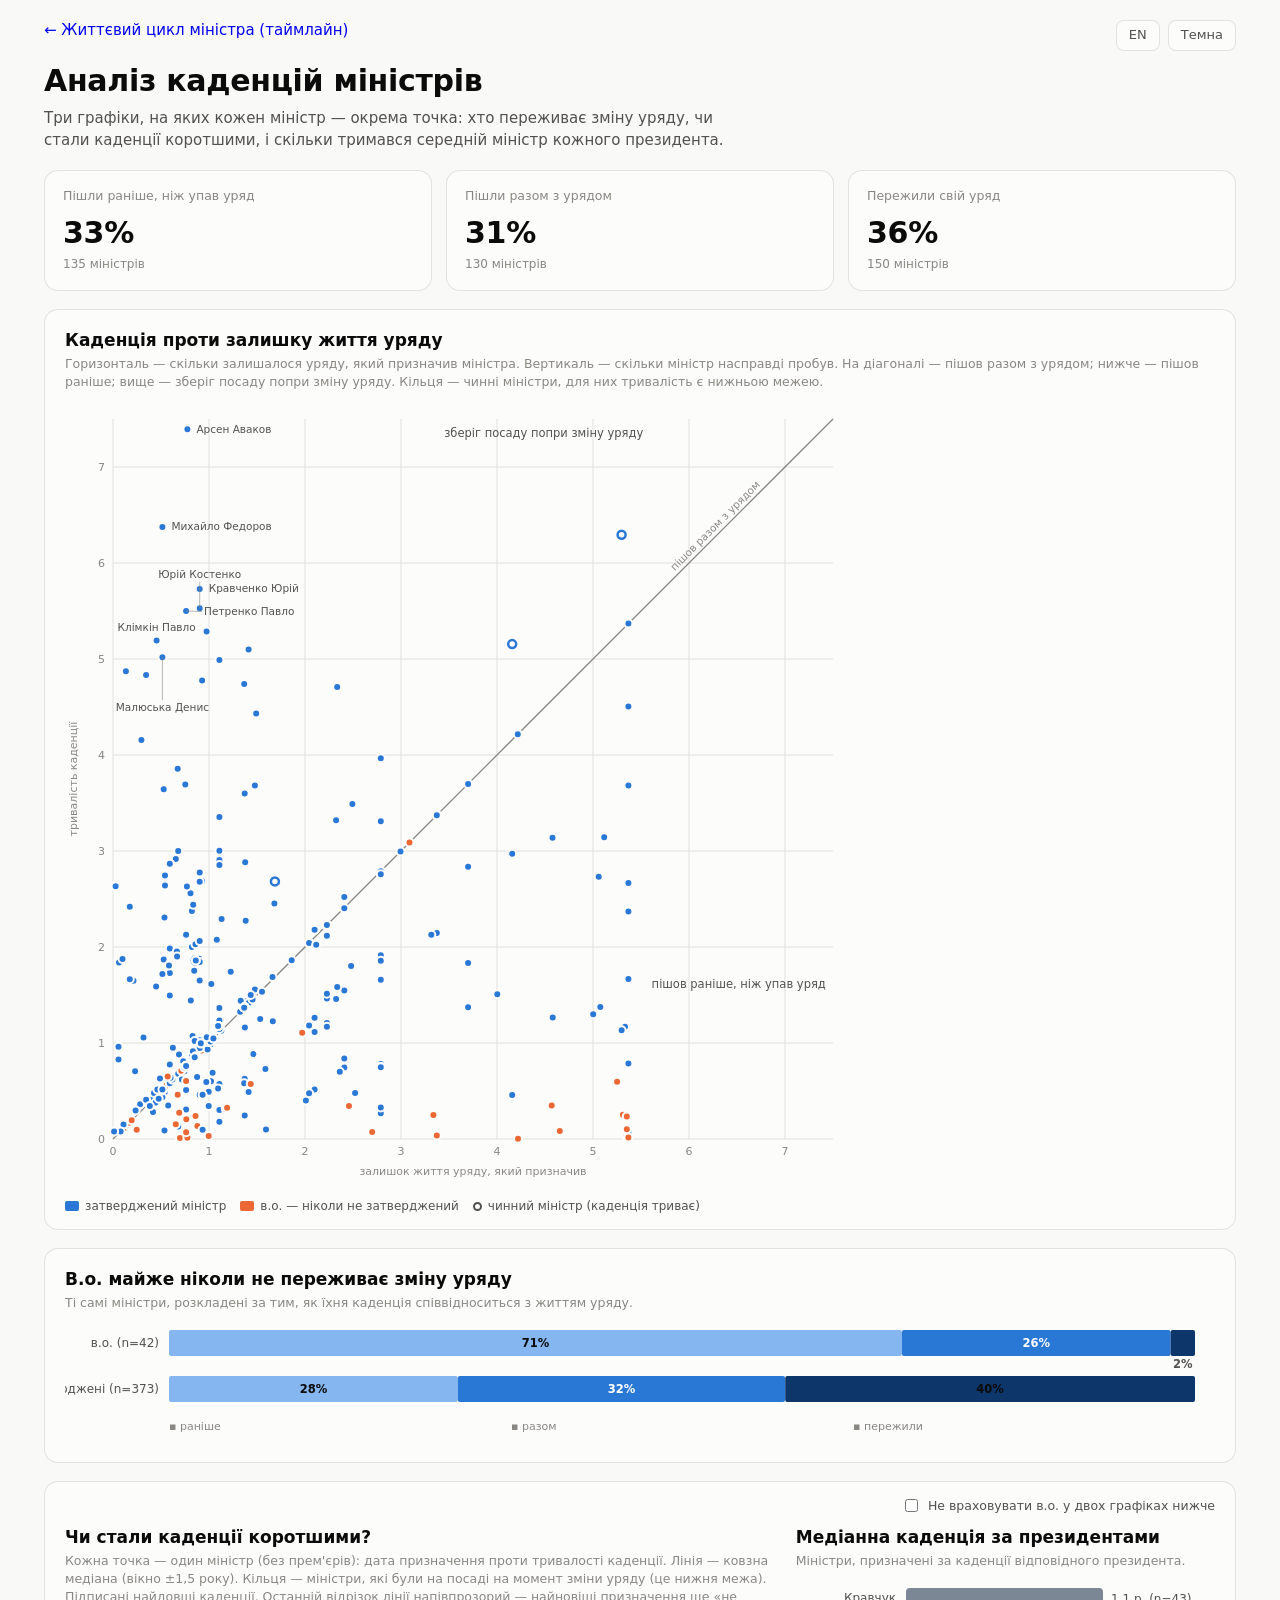
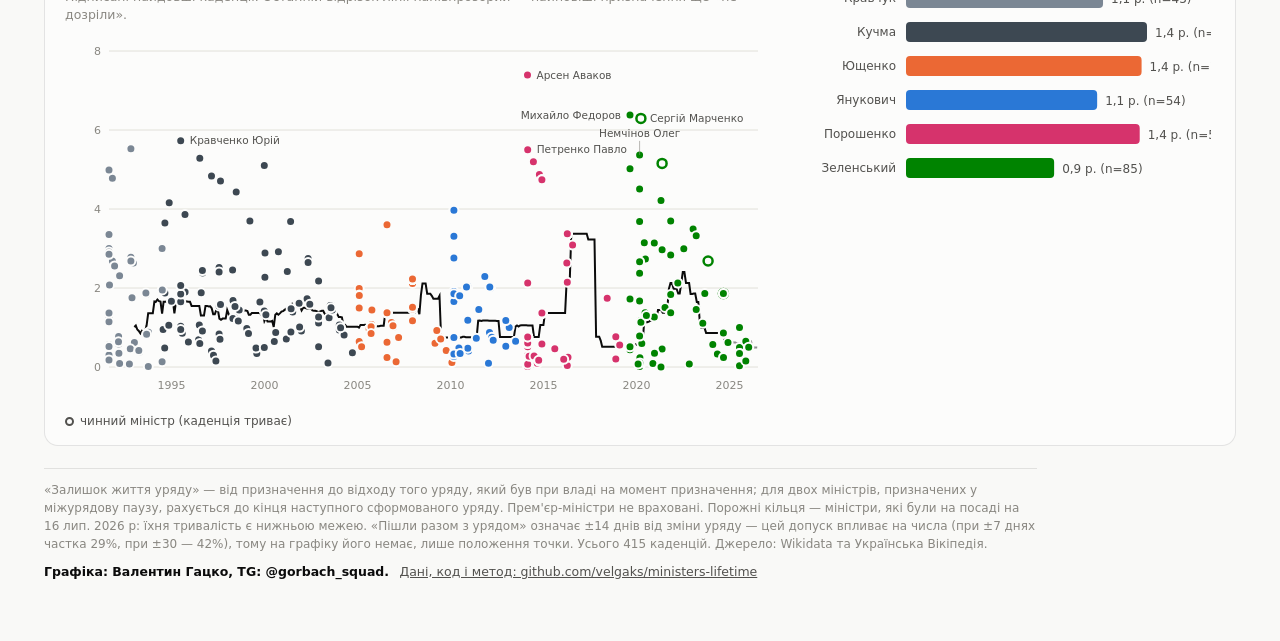
==== viz/runway.html @ 5de6384b "Add the runway analysis; split the viz into two sheets Q8 in tenure_trends.R plots each minister's t" ====
<!DOCTYPE html>
<html lang="uk">
<head>
<meta charset="utf-8">
<meta name="viewport" content="width=device-width, initial-scale=1">
<title>Аналіз каденцій міністрів</title>
<link rel="stylesheet" href="style.css">
</head>
<body>
<div class="wrap">
  <header>
    <div class="topbar">
      <a id="sheet-link" class="ctl sheetlink" href="index.html"></a>
      <button id="lang-btn" class="ctl" type="button">EN</button>
      <button id="theme-btn" class="ctl" type="button">Темна</button>
    </div>
    <h1 id="title"></h1>
    <p id="subtitle" class="subtitle"></p>
  </header>

  <section id="split" class="tiles"></section>

  <section class="card">
    <h2 id="chart-title"></h2>
    <p id="chart-cap" class="cap"></p>
    <div class="scrollx"><div id="runway-host"></div></div>
    <div id="runway-legend" class="legend"></div>
  </section>

  <section class="card">
    <h2 id="acting-title"></h2>
    <p id="acting-cap" class="cap"></p>
    <div class="scrollx"><div id="acting-host"></div></div>
  </section>

  <section class="card">
    <div class="cardctl">
      <label class="chk"><input type="checkbox" id="acting-chk"> <span id="acting-label-txt"></span></label>
    </div>
    <div class="twocol">
      <div>
        <h2 id="trend-title"></h2>
        <p id="trend-cap" class="cap"></p>
        <div class="scrollx"><div id="scatter-host"></div></div>
        <div id="trend-legend" class="legend"></div>
      </div>
      <div>
        <h2 id="era-title"></h2>
        <p id="era-cap" class="cap"></p>
        <div class="scrollx"><div id="erabars-host"></div></div>
      </div>
    </div>
  </section>

  <footer>
    <p id="footer-note" class="fnote"></p>
    <p class="fcredit"><span id="footer-credit"></span>
      <a id="footer-repo" href="https://github.com/velgaks/ministers-lifetime" target="_blank" rel="noopener"></a></p>
  </footer>
</div>
<div id="tooltip" role="tooltip"></div>
<script src="data.js"></script>
<script src="common.js"></script>
<script src="runway.js"></script>
</body>
</html>
---- viz/style.css ----
/* Ukraine ministers tenure — theme tokens & layout */

:root {
  color-scheme: light;
  --page: #f9f9f7;
  --surface: #fcfcfb;
  --ink: #0b0b0b;
  --ink-2: #52514e;
  --muted: #898781;
  --grid: #e1e0d9;
  --baseline: #c3c2b7;
  --border: rgba(11, 11, 11, 0.10);
  /* Presidential colours = the party that carried each president.
     Yushchenko orange (Our Ukraine / Orange Revolution), Yanukovych blue
     (Party of Regions), Poroshenko crimson (European Solidarity — their red;
     blue is taken, and brighter red is indistinguishable from green under
     deuteranopia), Zelensky green (Servant of the People). Kravchuk and Kuchma
     ran as independents with no party branding, hence neutral blue-greys. */
  --era-kravchuk: #7b8794;
  --era-kuchma: #3d4852;
  --era-yushchenko: #eb6834;
  --era-yanukovych: #2a78d6;
  --era-poroshenko: #d6336c;
  --era-zelensky: #008300;
  /* sequential (tenure length, light: light→dark = short→long) */
  --dur-0: #86b6ef;
  --dur-1: #5598e7;
  --dur-2: #2a78d6;
  --dur-3: #1c5cab;
  --dur-4: #0d366b;
  --accent: #2a78d6;
  /* runway sheet: confirmed vs never-confirmed acting. Blue is the single-series
     accent, orange the second accent — the same two the R figure uses. */
  --status-confirmed: #2a78d6;
  --status-acting: #eb6834;
  /* left early → left with the government → outlived it. An ordered sequence, so
     one hue light to dark rather than three unrelated colours. */
  --place-0: #86b6ef;
  --place-1: #2a78d6;
  --place-2: #0d366b;
}
@media (prefers-color-scheme: dark) {
  :root:not([data-theme="light"]) {
    color-scheme: dark;
    --page: #0d0d0d;
    --surface: #1a1a19;
    --ink: #ffffff;
    --ink-2: #c3c2b7;
    --muted: #898781;
    --grid: #2c2c2a;
    --baseline: #383835;
    --border: rgba(255, 255, 255, 0.10);
    --era-kravchuk: #b3c2d1;
    --era-kuchma: #55636f;
    --era-yushchenko: #d95926;
    --era-yanukovych: #3987e5;
    --era-poroshenko: #e0558a;
    --era-zelensky: #0ca30c;
    --dur-0: #184f95;
    --dur-1: #256abf;
    --dur-2: #3987e5;
    --dur-3: #6da7ec;
    --dur-4: #9ec5f4;
    --accent: #3987e5;
    --status-confirmed: #3987e5;
    --status-acting: #d95926;
    /* the ramp inverts in dark mode, as the duration ramp above does */
    --place-0: #184f95;
    --place-1: #3987e5;
    --place-2: #9ec5f4;
  }
}
:root[data-theme="dark"] {
  color-scheme: dark;
  --page: #0d0d0d;
  --surface: #1a1a19;
  --ink: #ffffff;
  --ink-2: #c3c2b7;
  --muted: #898781;
  --grid: #2c2c2a;
  --baseline: #383835;
  --border: rgba(255, 255, 255, 0.10);
  --era-kravchuk: #b3c2d1;
  --era-kuchma: #55636f;
  --era-yushchenko: #d95926;
  --era-yanukovych: #3987e5;
  --era-poroshenko: #e0558a;
  --era-zelensky: #0ca30c;
  --dur-0: #184f95;
  --dur-1: #256abf;
  --dur-2: #3987e5;
  --dur-3: #6da7ec;
  --dur-4: #9ec5f4;
  --accent: #3987e5;
  --status-confirmed: #3987e5;
  --status-acting: #d95926;
  --place-0: #184f95;
  --place-1: #3987e5;
  --place-2: #9ec5f4;
}

* { box-sizing: border-box; }
html, body { margin: 0; padding: 0; }
body {
  background: var(--page);
  color: var(--ink);
  font-family: system-ui, -apple-system, "Segoe UI", sans-serif;
  font-size: 15px;
  line-height: 1.45;
}
.wrap { max-width: 1240px; margin: 0 auto; padding: 20px 24px 60px; }

/* header */
.topbar { display: flex; justify-content: flex-end; gap: 8px; margin-bottom: 8px; }
h1 { font-size: 30px; margin: 4px 0 6px; letter-spacing: -0.01em; }
.subtitle { color: var(--ink-2); margin: 0 0 18px; max-width: 72ch; }

button.ctl {
  font: inherit; font-size: 13px;
  color: var(--ink-2);
  background: var(--surface);
  border: 1px solid var(--border);
  border-radius: 8px;
  padding: 5px 12px;
  cursor: pointer;
}
button.ctl:hover { color: var(--ink); }
button.ctl[aria-pressed="true"] { color: var(--ink); font-weight: 600; border-color: var(--baseline); }

.seg { display: inline-flex; border: 1px solid var(--border); border-radius: 8px; overflow: hidden; background: var(--surface); }
.seg button {
  font: inherit; font-size: 13px; border: 0; background: transparent;
  color: var(--ink-2); padding: 6px 12px; cursor: pointer;
}
.seg button[aria-pressed="true"] { background: var(--grid); color: var(--ink); font-weight: 600; }

.controls {
  display: flex; flex-wrap: wrap; align-items: center; gap: 14px;
  margin: 14px 0 18px;
}
.controls label.chk { display: inline-flex; align-items: center; gap: 7px; font-size: 13px; color: var(--ink-2); cursor: pointer; }
.controls .ctl-label { font-size: 12px; color: var(--muted); margin-right: -6px; }

/* hero */
.hero {
  background: var(--surface);
  border: 1px solid var(--border);
  border-radius: 14px;
  padding: 22px 26px;
  margin-bottom: 18px;
}
.hero .answer { font-size: 21px; font-weight: 650; margin: 0 0 10px; }
.hero .figures { display: flex; align-items: baseline; gap: 18px; flex-wrap: wrap; }
.hero .fig { font-size: 52px; font-weight: 650; letter-spacing: -0.02em; line-height: 1; }
.hero .arrow { font-size: 34px; color: var(--muted); }
.hero .figcap { display: block; font-size: 12.5px; color: var(--muted); margin-top: 6px; font-weight: 400; }
.hero .delta { font-size: 20px; font-weight: 650; }
.hero .note { color: var(--ink-2); font-size: 13px; margin: 12px 0 0; max-width: 90ch; }

/* cards */
.card {
  background: var(--surface);
  border: 1px solid var(--border);
  border-radius: 14px;
  padding: 18px 20px 14px;
  margin-bottom: 18px;
}
.card h2 { font-size: 17px; margin: 0 0 2px; }
.card .cap { color: var(--muted); font-size: 12.5px; margin: 0 0 12px; }
.scrollx { overflow-x: auto; }

svg text { font-family: inherit; }
svg .rowlabel { font-size: 12px; fill: var(--ink-2); }
svg .rowlabel.defunct { fill: var(--muted); }
svg .axis { font-size: 11px; fill: var(--muted); }
svg .eralabel { font-size: 11px; font-weight: 600; fill: var(--ink-2); }
svg .eventlabel { font-size: 10.5px; fill: var(--muted); }
svg .outlier { font-size: 10.5px; fill: var(--ink-2); pointer-events: none; }
svg .gridline { stroke: var(--grid); stroke-width: 1; }
svg .erabound { stroke: var(--baseline); stroke-width: 1; }
svg .eventline { stroke: var(--muted); stroke-width: 1; }
svg .todayline { stroke: var(--accent); stroke-width: 1; }
svg .trend { stroke: var(--ink); stroke-width: 2; fill: none; }
svg .trend.provisional { opacity: 0.45; }
/* runway sheet */
/* --muted, not --baseline: this is the line the entire chart is read against, so
   it must not be the faintest thing on the canvas in either theme */
svg .diagonal { stroke: var(--muted); stroke-width: 1.25; }
svg .leader { stroke: var(--muted); stroke-width: 0.6; }
svg .regionlabel { font-size: 11.5px; fill: var(--ink-2); }
svg .barvalue { font-size: 11.5px; font-weight: 600; fill: var(--ink); }
/* on the mid-ramp segment the ink colour has too little contrast either way, so
   that one label goes white — checked against both themes */
svg .barvalue.on-mid { fill: #ffffff; }
/* a segment too thin to hold its number gets it just below the bar instead */
svg .barvalue.outside { fill: var(--ink-2); font-weight: 600; }
rect.placebar { rx: 2; }
.placebar.p-0 { fill: var(--place-0); }
.placebar.p-1 { fill: var(--place-1); }
.placebar.p-2 { fill: var(--place-2); }
/* a control that governs only the card it sits in, rather than the whole page */
.cardctl { display: flex; justify-content: flex-end; margin: -4px 0 10px; }
.cardctl label.chk {
  display: inline-flex; align-items: center; gap: 7px;
  font-size: 12.5px; color: var(--ink-2); cursor: pointer;
}
.sheetlink { text-decoration: none; margin-right: auto; }
.sheetlink:hover { color: var(--ink); border-color: var(--baseline); }

/* era + duration fills */
.f-kravchuk { fill: var(--era-kravchuk); }
.f-kuchma { fill: var(--era-kuchma); }
.f-yushchenko { fill: var(--era-yushchenko); }
.f-yanukovych { fill: var(--era-yanukovych); }
.f-poroshenko { fill: var(--era-poroshenko); }
.f-zelensky { fill: var(--era-zelensky); }
.f-dur-0 { fill: var(--dur-0); }
.f-dur-1 { fill: var(--dur-1); }
.f-dur-2 { fill: var(--dur-2); }
.f-dur-3 { fill: var(--dur-3); }
.f-dur-4 { fill: var(--dur-4); }

rect.seg-mark { rx: 3; }
.seg-mark.acting { fill-opacity: 0.38; }
.seg-mark { cursor: pointer; }
.seg-mark:hover, .seg-mark.hl, .seg-mark:focus-visible {
  stroke: var(--ink); stroke-width: 1.5; outline: none;
}
circle.dot { stroke: var(--surface); stroke-width: 2; cursor: pointer; }
circle.dot.censored { fill: var(--surface); stroke-width: 2.5; }
circle.dot.censored.c-kravchuk { stroke: var(--era-kravchuk); }
circle.dot.censored.c-kuchma { stroke: var(--era-kuchma); }
circle.dot.censored.c-yushchenko { stroke: var(--era-yushchenko); }
circle.dot.censored.c-yanukovych { stroke: var(--era-yanukovych); }
circle.dot.censored.c-poroshenko { stroke: var(--era-poroshenko); }
circle.dot.censored.c-zelensky { stroke: var(--era-zelensky); }
circle.dot.censored.c-confirmed { stroke: var(--status-confirmed); }
circle.dot.censored.c-acting { stroke: var(--status-acting); }
circle.dot:hover, circle.dot.hl { stroke: var(--ink); }
.f-confirmed { fill: var(--status-confirmed); }
.f-acting { fill: var(--status-acting); }

/* legend */
.legend { display: flex; flex-wrap: wrap; gap: 14px; margin-top: 10px; align-items: center; }
.legend .item { display: inline-flex; align-items: center; gap: 6px; font-size: 12px; color: var(--ink-2); }
.legend .sw { width: 14px; height: 10px; border-radius: 2px; display: inline-block; }
.legend .sw.acting { opacity: 0.38; }
.legend .sw.ring { background: transparent; border: 2px solid var(--ink-2); border-radius: 50%; width: 9px; height: 9px; }
.sw.b-kravchuk { background: var(--era-kravchuk); }
.sw.b-kuchma { background: var(--era-kuchma); }
.sw.b-yushchenko { background: var(--era-yushchenko); }
.sw.b-yanukovych { background: var(--era-yanukovych); }
.sw.b-poroshenko { background: var(--era-poroshenko); }
.sw.b-zelensky { background: var(--era-zelensky); }
.sw.b-dur-0 { background: var(--dur-0); }
.sw.b-dur-1 { background: var(--dur-1); }
.sw.b-dur-2 { background: var(--dur-2); }
.sw.b-dur-3 { background: var(--dur-3); }
.sw.b-dur-4 { background: var(--dur-4); }
.sw.b-confirmed { background: var(--status-confirmed); }
.sw.b-acting { background: var(--status-acting); }

/* two-column analysis block. minmax(0, …) rather than a bare fr: an fr track will
   not shrink below its content's min-content, so the trend chart's 620px floor
   stretched the column and pushed the whole card wider instead of letting the
   .scrollx wrapper scroll it. */
.twocol { display: grid; grid-template-columns: minmax(0, 1.7fr) minmax(0, 1fr); gap: 18px; }
@media (max-width: 900px) { .twocol { grid-template-columns: minmax(0, 1fr); } }

/* records tiles */
.tiles { display: grid; grid-template-columns: repeat(auto-fit, minmax(230px, 1fr)); gap: 14px; margin-bottom: 18px; }
.tile {
  background: var(--surface); border: 1px solid var(--border); border-radius: 14px;
  padding: 16px 18px;
}
.tile .lbl { font-size: 12.5px; color: var(--muted); margin-bottom: 6px; }
.tile .val { font-size: 30px; font-weight: 650; letter-spacing: -0.01em; }
.tile .who { font-size: 13.5px; margin-top: 5px; }
.tile .ctx { font-size: 12px; color: var(--muted); margin-top: 2px; }

/* tooltip */
#tooltip {
  position: fixed; z-index: 10; pointer-events: none;
  background: var(--surface); color: var(--ink);
  border: 1px solid var(--border); border-radius: 10px;
  box-shadow: 0 6px 24px rgba(0, 0, 0, 0.18);
  padding: 10px 12px; max-width: 300px; font-size: 12.5px;
  display: none;
}
#tooltip .tt-head { display: flex; gap: 10px; align-items: center; }
#tooltip img { width: 44px; height: 44px; border-radius: 50%; object-fit: cover; background: var(--grid); }
#tooltip .tt-name { font-weight: 650; font-size: 14px; }
#tooltip .tt-role { color: var(--ink-2); }
#tooltip .tt-line { margin-top: 6px; color: var(--ink-2); }
#tooltip .tt-line strong { color: var(--ink); }
#tooltip .badge {
  display: inline-block; font-size: 11px; padding: 1px 7px; border-radius: 999px;
  border: 1px solid var(--baseline); color: var(--ink-2); margin-right: 5px; margin-top: 6px;
}
#tooltip .tt-hint { margin-top: 7px; font-size: 11px; color: var(--muted); }

/* table view */
details.tablewrap { margin-bottom: 18px; }
details.tablewrap summary { cursor: pointer; color: var(--ink-2); font-size: 14px; padding: 6px 2px; }
.tablewrap .scrollx { max-height: 480px; overflow: auto; border: 1px solid var(--border); border-radius: 10px; }
table.dataview { border-collapse: collapse; width: 100%; font-size: 12.5px; }
.dataview th, .dataview td { text-align: left; padding: 5px 10px; border-bottom: 1px solid var(--grid); white-space: nowrap; }
.dataview th { position: sticky; top: 0; background: var(--surface); color: var(--muted); font-weight: 600; }
.dataview td.num { font-variant-numeric: tabular-nums; }

/* attribution block: muted method note, then a strong credit line and repo link */
footer { max-width: 104ch; margin-top: 22px; }
footer .fnote {
  color: var(--muted); font-size: 12px; line-height: 1.5; margin: 0 0 10px;
  padding-top: 12px; border-top: 1px solid var(--border);
}
footer .fcredit { color: var(--ink); font-size: 12.5px; font-weight: 650; margin: 0; }
footer .fcredit a { color: var(--ink-2); font-weight: 400; margin-left: 6px; }
footer .fcredit a:hover { color: var(--accent); }
.tablewrap .tnote { color: var(--muted); font-size: 11.5px; margin: 0 0 8px; max-width: 100ch; }
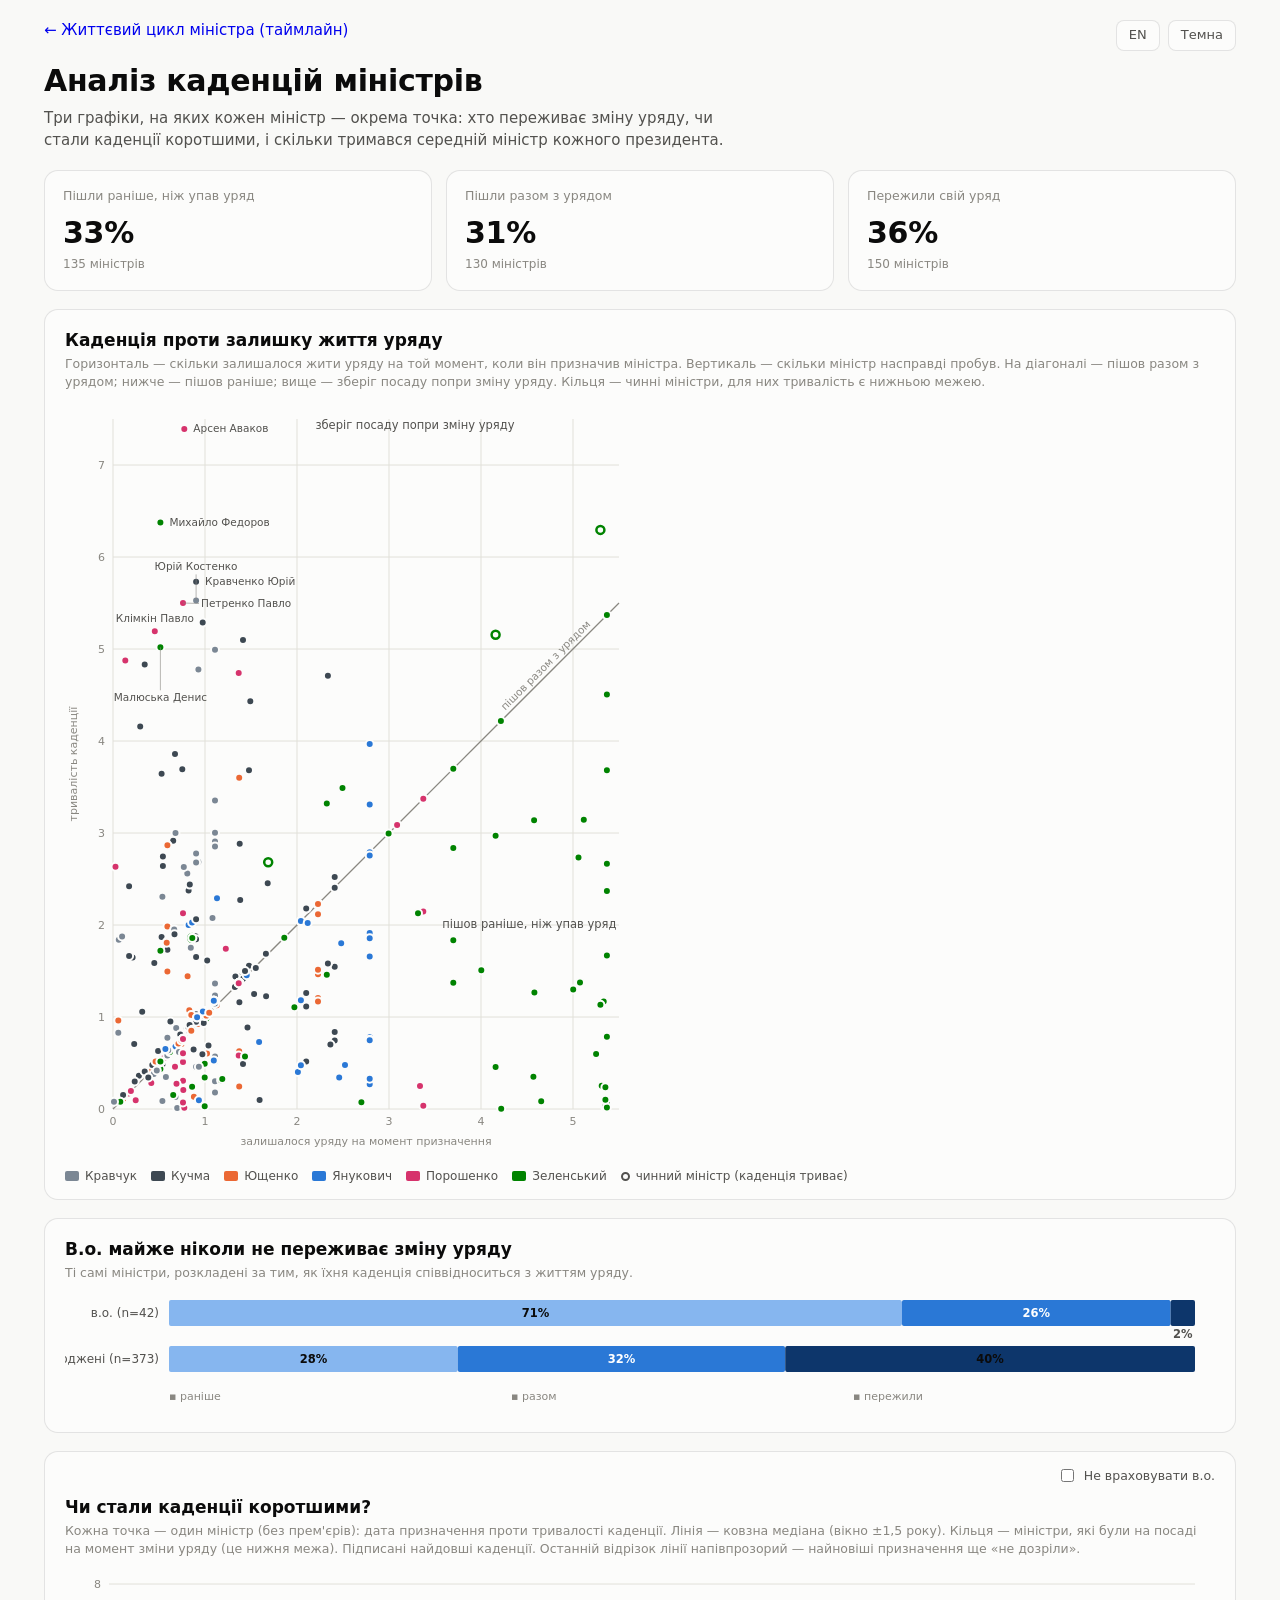
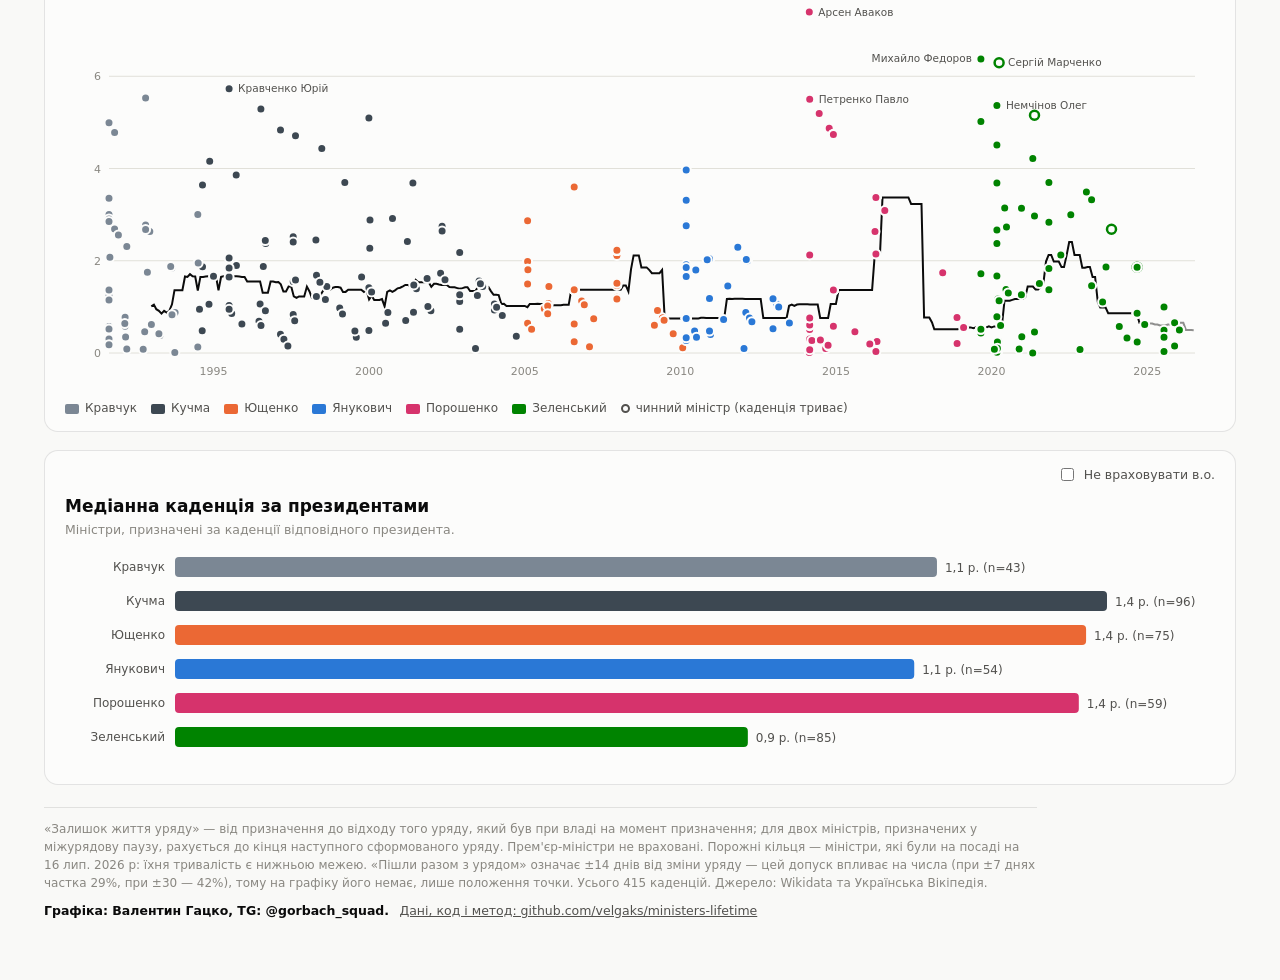
==== commit d05054b0: "Rework the runway sheet: axes, colour, layout, and say what each number counts from Three changes fr" ====
--- a/viz/runway.html
+++ b/viz/runway.html
@@ -35,21 +35,21 @@
 
   <section class="card">
     <div class="cardctl">
-      <label class="chk"><input type="checkbox" id="acting-chk"> <span id="acting-label-txt"></span></label>
+      <label class="chk"><input type="checkbox" class="excl-chk"> <span class="excl-label"></span></label>
     </div>
-    <div class="twocol">
-      <div>
-        <h2 id="trend-title"></h2>
-        <p id="trend-cap" class="cap"></p>
-        <div class="scrollx"><div id="scatter-host"></div></div>
-        <div id="trend-legend" class="legend"></div>
-      </div>
-      <div>
-        <h2 id="era-title"></h2>
-        <p id="era-cap" class="cap"></p>
-        <div class="scrollx"><div id="erabars-host"></div></div>
-      </div>
+    <h2 id="trend-title"></h2>
+    <p id="trend-cap" class="cap"></p>
+    <div class="scrollx"><div id="scatter-host"></div></div>
+    <div id="trend-legend" class="legend"></div>
+  </section>
+
+  <section class="card">
+    <div class="cardctl">
+      <label class="chk"><input type="checkbox" class="excl-chk"> <span class="excl-label"></span></label>
     </div>
+    <h2 id="era-title"></h2>
+    <p id="era-cap" class="cap"></p>
+    <div class="scrollx"><div id="erabars-host"></div></div>
   </section>
 
   <footer>
--- a/viz/style.css
+++ b/viz/style.css
@@ -260,13 +260,6 @@
 .sw.b-confirmed { background: var(--status-confirmed); }
 .sw.b-acting { background: var(--status-acting); }
 
-/* two-column analysis block. minmax(0, …) rather than a bare fr: an fr track will
-   not shrink below its content's min-content, so the trend chart's 620px floor
-   stretched the column and pushed the whole card wider instead of letting the
-   .scrollx wrapper scroll it. */
-.twocol { display: grid; grid-template-columns: minmax(0, 1.7fr) minmax(0, 1fr); gap: 18px; }
-@media (max-width: 900px) { .twocol { grid-template-columns: minmax(0, 1fr); } }
-
 /* records tiles */
 .tiles { display: grid; grid-template-columns: repeat(auto-fit, minmax(230px, 1fr)); gap: 14px; margin-bottom: 18px; }
 .tile {
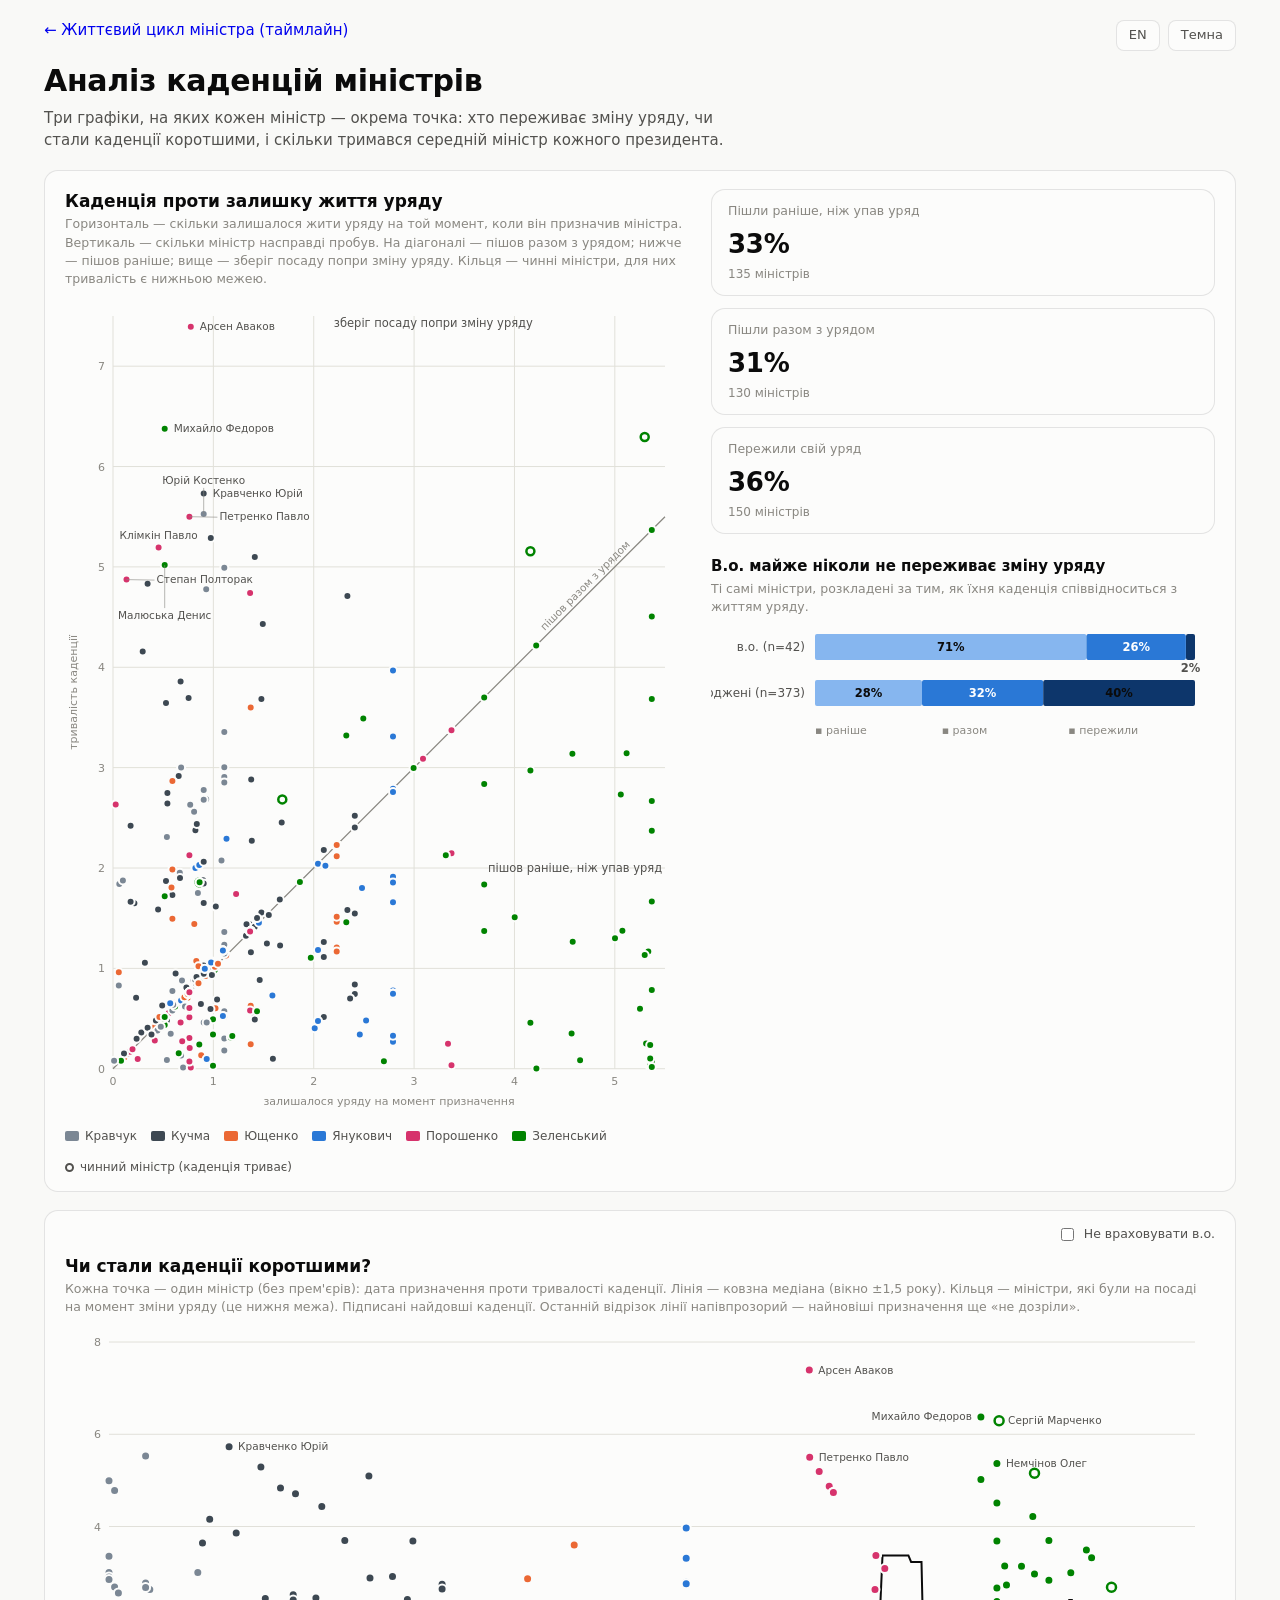
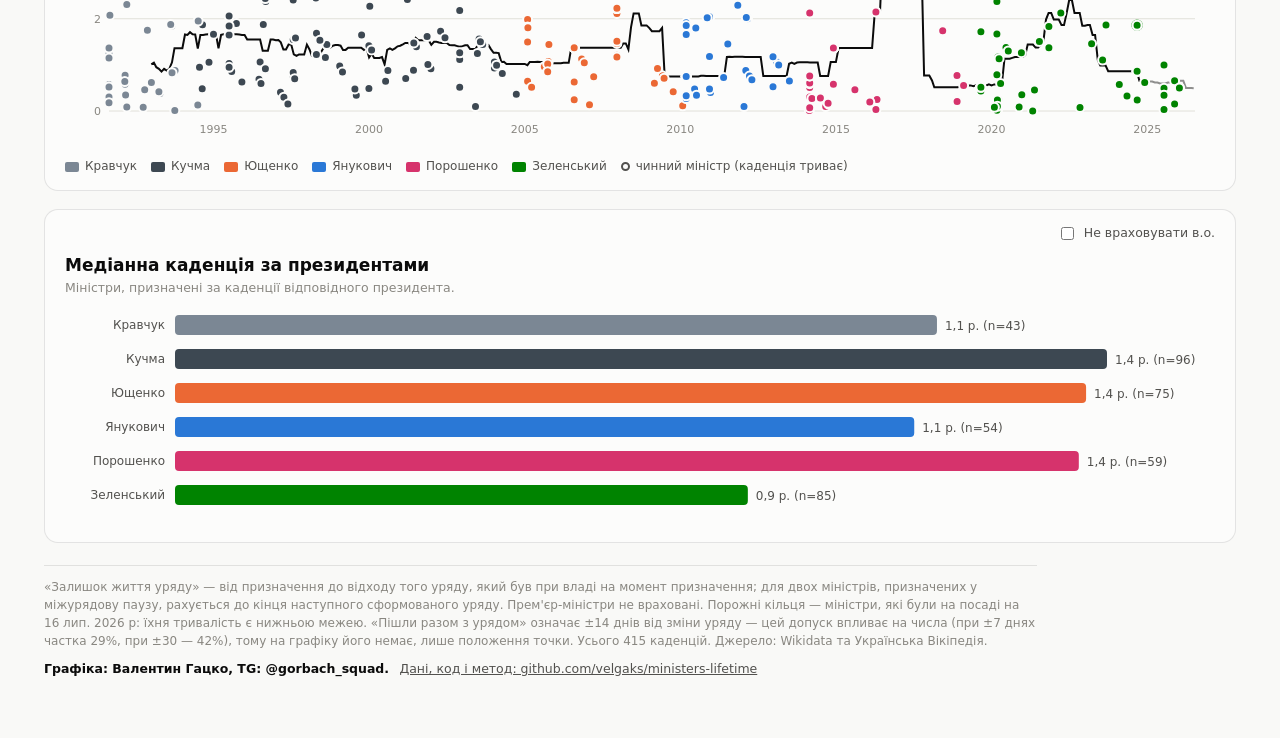
==== commit 8a378d37: "Put the runway card's full width to work The scatter was 572px in a 1146px card, leaving two thirds " ====
--- a/viz/runway.html
+++ b/viz/runway.html
@@ -18,19 +18,23 @@
     <p id="subtitle" class="subtitle"></p>
   </header>
 
-  <section id="split" class="tiles"></section>
-
   <section class="card">
-    <h2 id="chart-title"></h2>
-    <p id="chart-cap" class="cap"></p>
-    <div class="scrollx"><div id="runway-host"></div></div>
-    <div id="runway-legend" class="legend"></div>
-  </section>
-
-  <section class="card">
-    <h2 id="acting-title"></h2>
-    <p id="acting-cap" class="cap"></p>
-    <div class="scrollx"><div id="acting-host"></div></div>
+    <div class="runwaycols">
+      <div>
+        <h2 id="chart-title"></h2>
+        <p id="chart-cap" class="cap"></p>
+        <div class="scrollx"><div id="runway-host"></div></div>
+        <div id="runway-legend" class="legend"></div>
+      </div>
+      <div class="runwayside">
+        <div id="split" class="statcol"></div>
+        <div>
+          <h3 id="acting-title"></h3>
+          <p id="acting-cap" class="cap"></p>
+          <div class="scrollx"><div id="acting-host"></div></div>
+        </div>
+      </div>
+    </div>
   </section>
 
   <section class="card">
--- a/viz/style.css
+++ b/viz/style.css
@@ -198,6 +198,20 @@
 .placebar.p-0 { fill: var(--place-0); }
 .placebar.p-1 { fill: var(--place-1); }
 .placebar.p-2 { fill: var(--place-2); }
+/* Runway card. Equal pixels-per-year on both axes is non-negotiable - it is what
+   makes the 45° line mean anything - and the data is 5.5 years wide by 7.5 tall,
+   so the panel can only ever be portrait. Filling a 1146px card would need a
+   1563px-tall chart, so instead the scatter keeps a sane size and the space
+   beside it carries the things that read against it: the three region shares and
+   the acting split of the very same dots. */
+.runwaycols { display: grid; grid-template-columns: minmax(0, 620px) minmax(0, 1fr); gap: 26px; }
+.runwayside { display: flex; flex-direction: column; gap: 22px; }
+.statcol { display: grid; gap: 12px; }
+.statcol .tile { padding: 12px 16px; }
+.statcol .tile .val { font-size: 26px; }
+.card h3 { font-size: 15px; margin: 0 0 2px; }
+@media (max-width: 1000px) { .runwaycols { grid-template-columns: minmax(0, 1fr); } }
+
 /* a control that governs only the card it sits in, rather than the whole page */
 .cardctl { display: flex; justify-content: flex-end; margin: -4px 0 10px; }
 .cardctl label.chk {
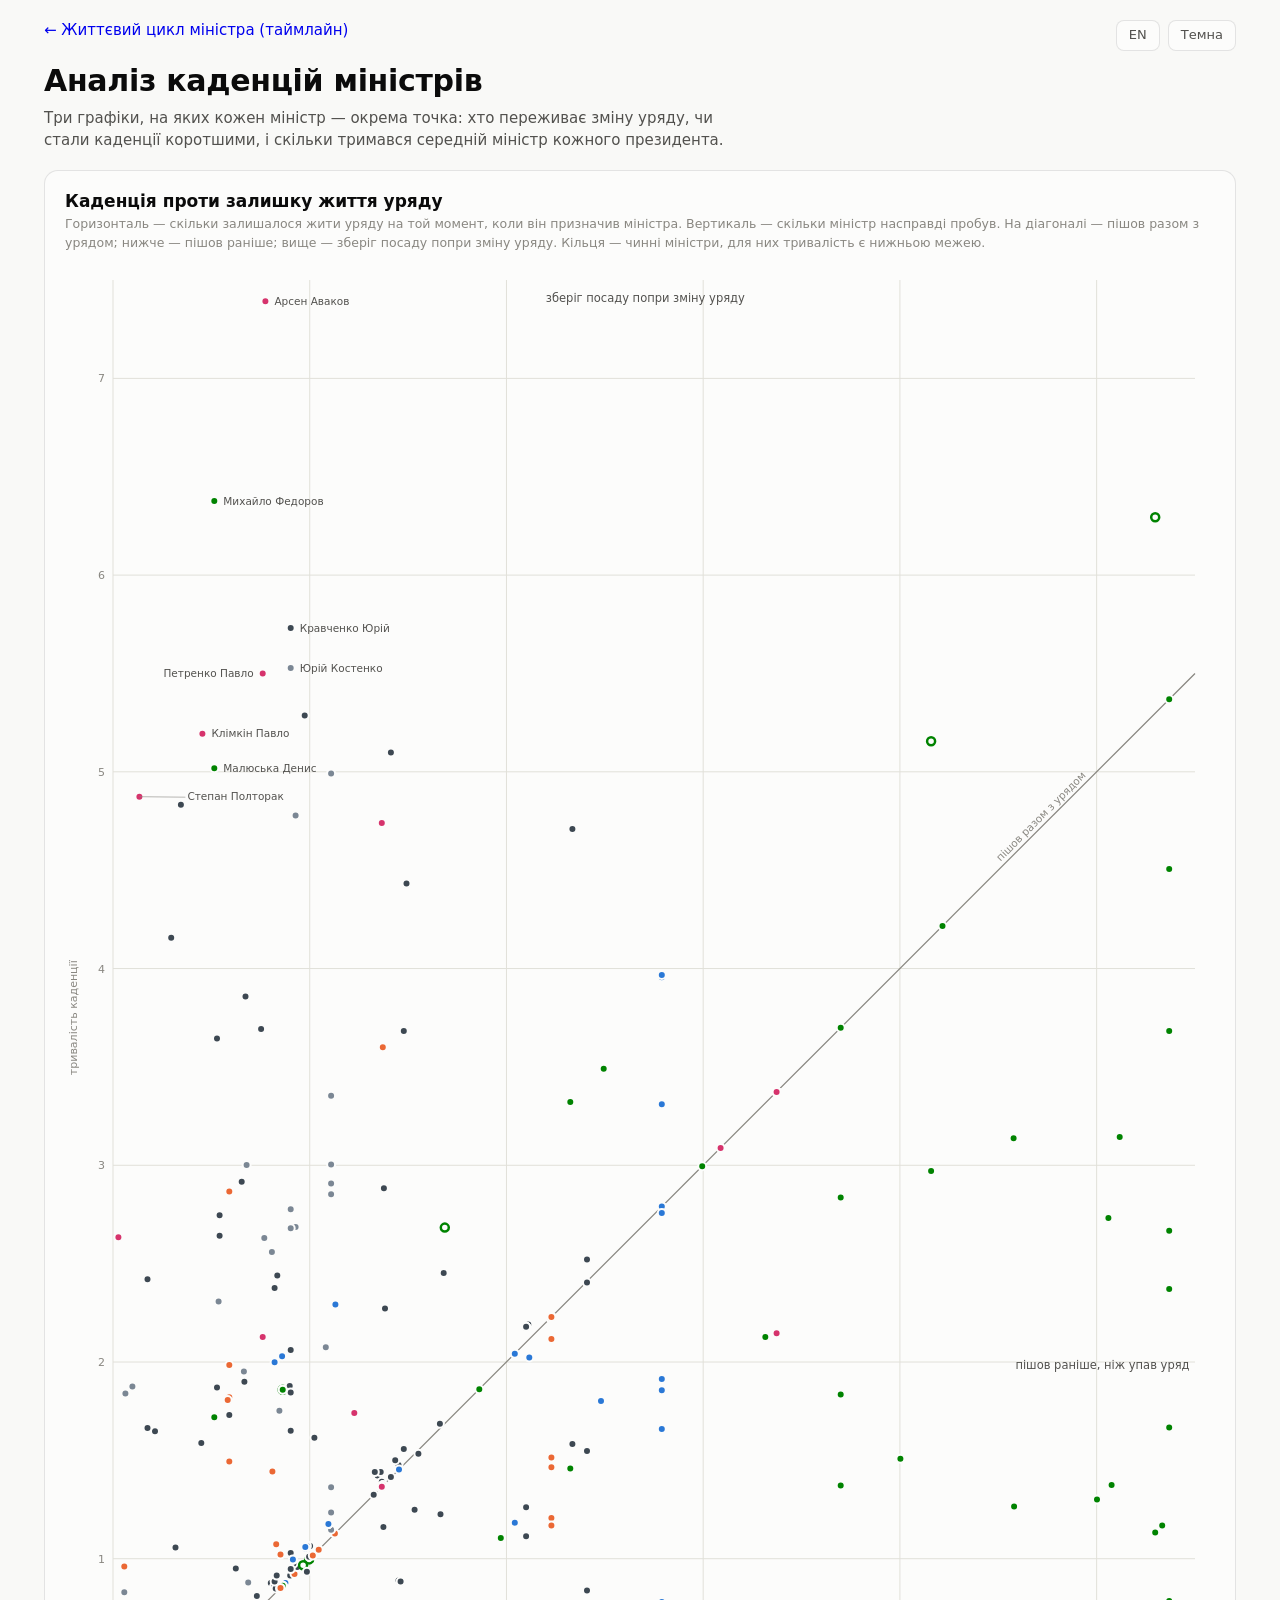
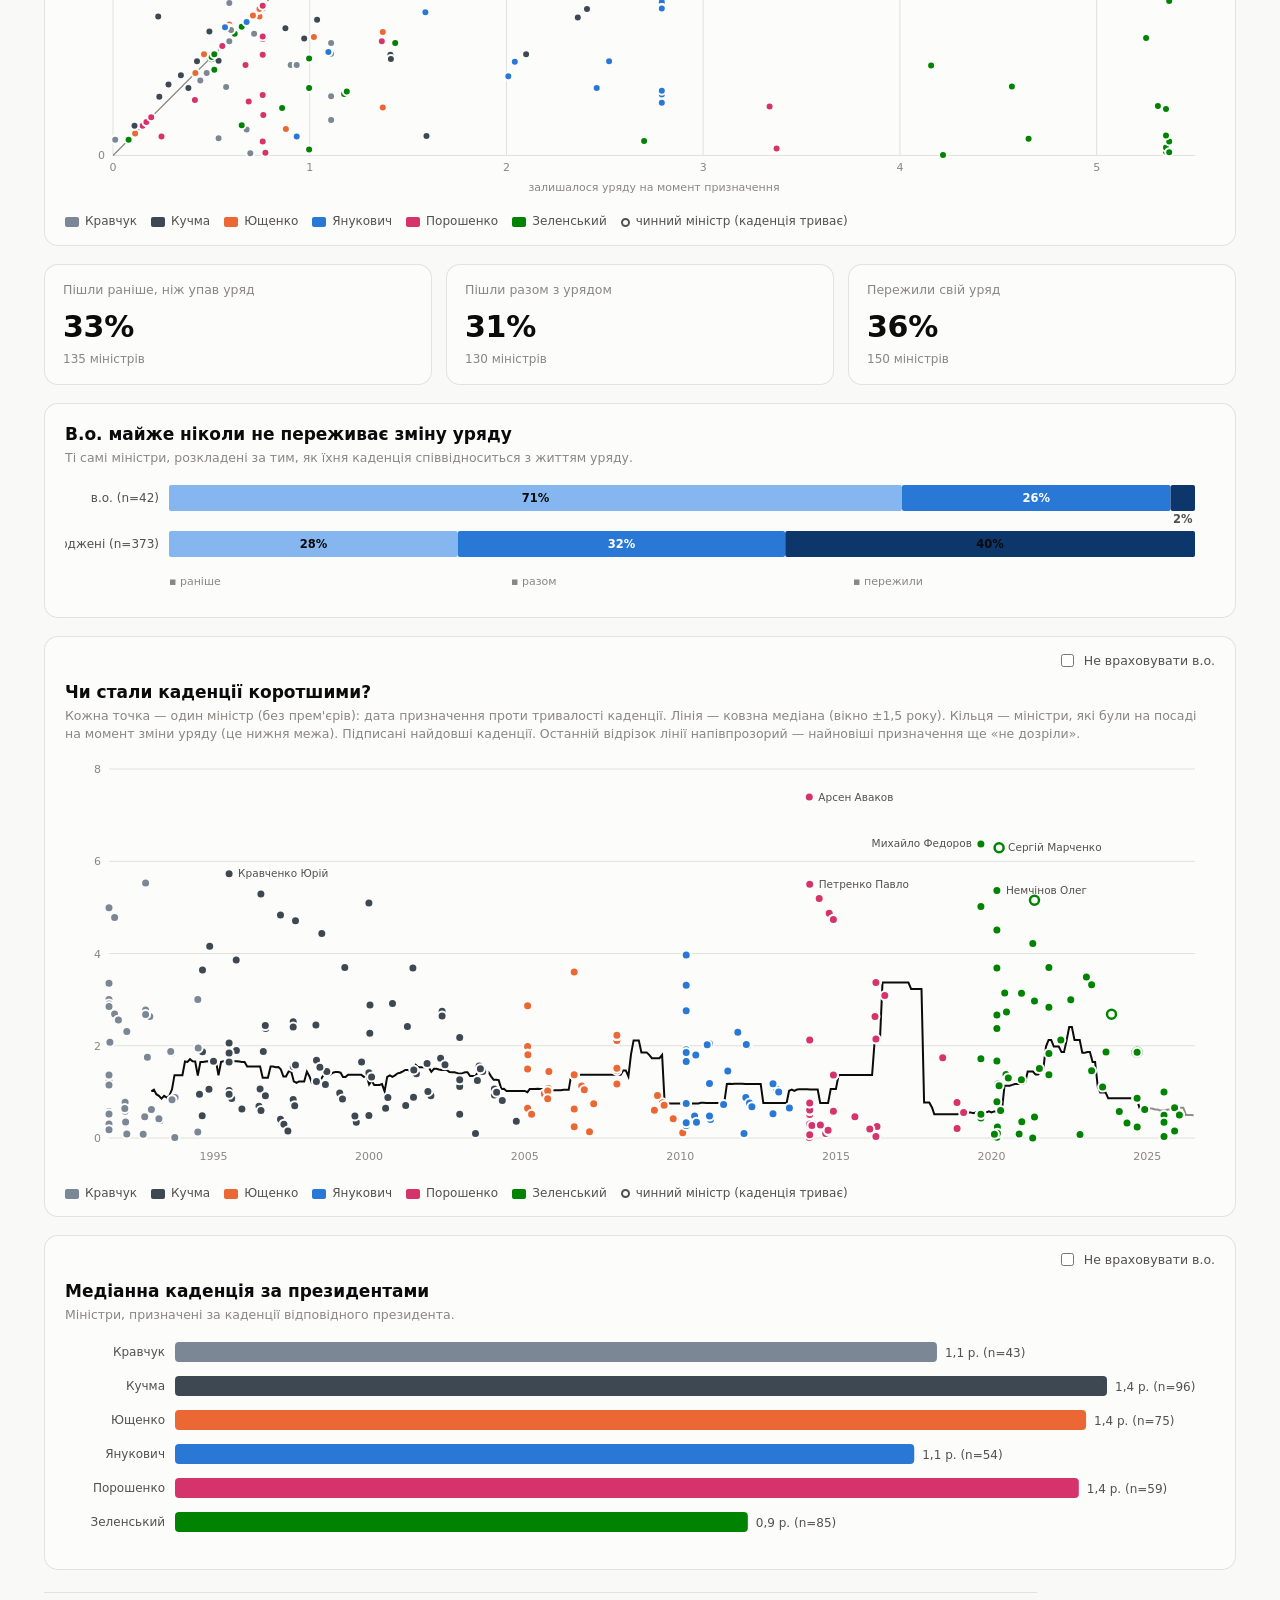
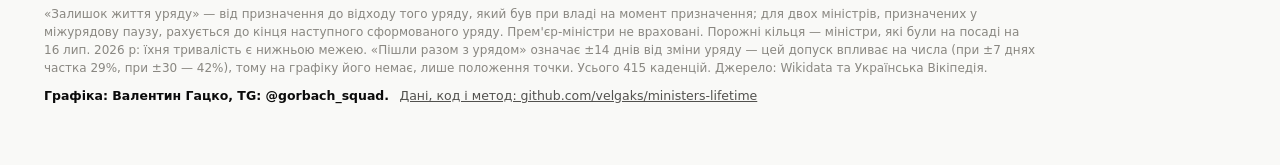
==== commit 581b2ab6: "Give the runway scatter the whole card, other charts below it Reverts the two-column arrangement. Th" ====
--- a/viz/runway.html
+++ b/viz/runway.html
@@ -19,22 +19,18 @@
   </header>
 
   <section class="card">
-    <div class="runwaycols">
-      <div>
-        <h2 id="chart-title"></h2>
-        <p id="chart-cap" class="cap"></p>
-        <div class="scrollx"><div id="runway-host"></div></div>
-        <div id="runway-legend" class="legend"></div>
-      </div>
-      <div class="runwayside">
-        <div id="split" class="statcol"></div>
-        <div>
-          <h3 id="acting-title"></h3>
-          <p id="acting-cap" class="cap"></p>
-          <div class="scrollx"><div id="acting-host"></div></div>
-        </div>
-      </div>
-    </div>
+    <h2 id="chart-title"></h2>
+    <p id="chart-cap" class="cap"></p>
+    <div class="scrollx"><div id="runway-host"></div></div>
+    <div id="runway-legend" class="legend"></div>
+  </section>
+
+  <section id="split" class="tiles"></section>
+
+  <section class="card">
+    <h2 id="acting-title"></h2>
+    <p id="acting-cap" class="cap"></p>
+    <div class="scrollx"><div id="acting-host"></div></div>
   </section>
 
   <section class="card">
--- a/viz/style.css
+++ b/viz/style.css
@@ -198,20 +198,6 @@
 .placebar.p-0 { fill: var(--place-0); }
 .placebar.p-1 { fill: var(--place-1); }
 .placebar.p-2 { fill: var(--place-2); }
-/* Runway card. Equal pixels-per-year on both axes is non-negotiable - it is what
-   makes the 45° line mean anything - and the data is 5.5 years wide by 7.5 tall,
-   so the panel can only ever be portrait. Filling a 1146px card would need a
-   1563px-tall chart, so instead the scatter keeps a sane size and the space
-   beside it carries the things that read against it: the three region shares and
-   the acting split of the very same dots. */
-.runwaycols { display: grid; grid-template-columns: minmax(0, 620px) minmax(0, 1fr); gap: 26px; }
-.runwayside { display: flex; flex-direction: column; gap: 22px; }
-.statcol { display: grid; gap: 12px; }
-.statcol .tile { padding: 12px 16px; }
-.statcol .tile .val { font-size: 26px; }
-.card h3 { font-size: 15px; margin: 0 0 2px; }
-@media (max-width: 1000px) { .runwaycols { grid-template-columns: minmax(0, 1fr); } }
-
 /* a control that governs only the card it sits in, rather than the whole page */
 .cardctl { display: flex; justify-content: flex-end; margin: -4px 0 10px; }
 .cardctl label.chk {
